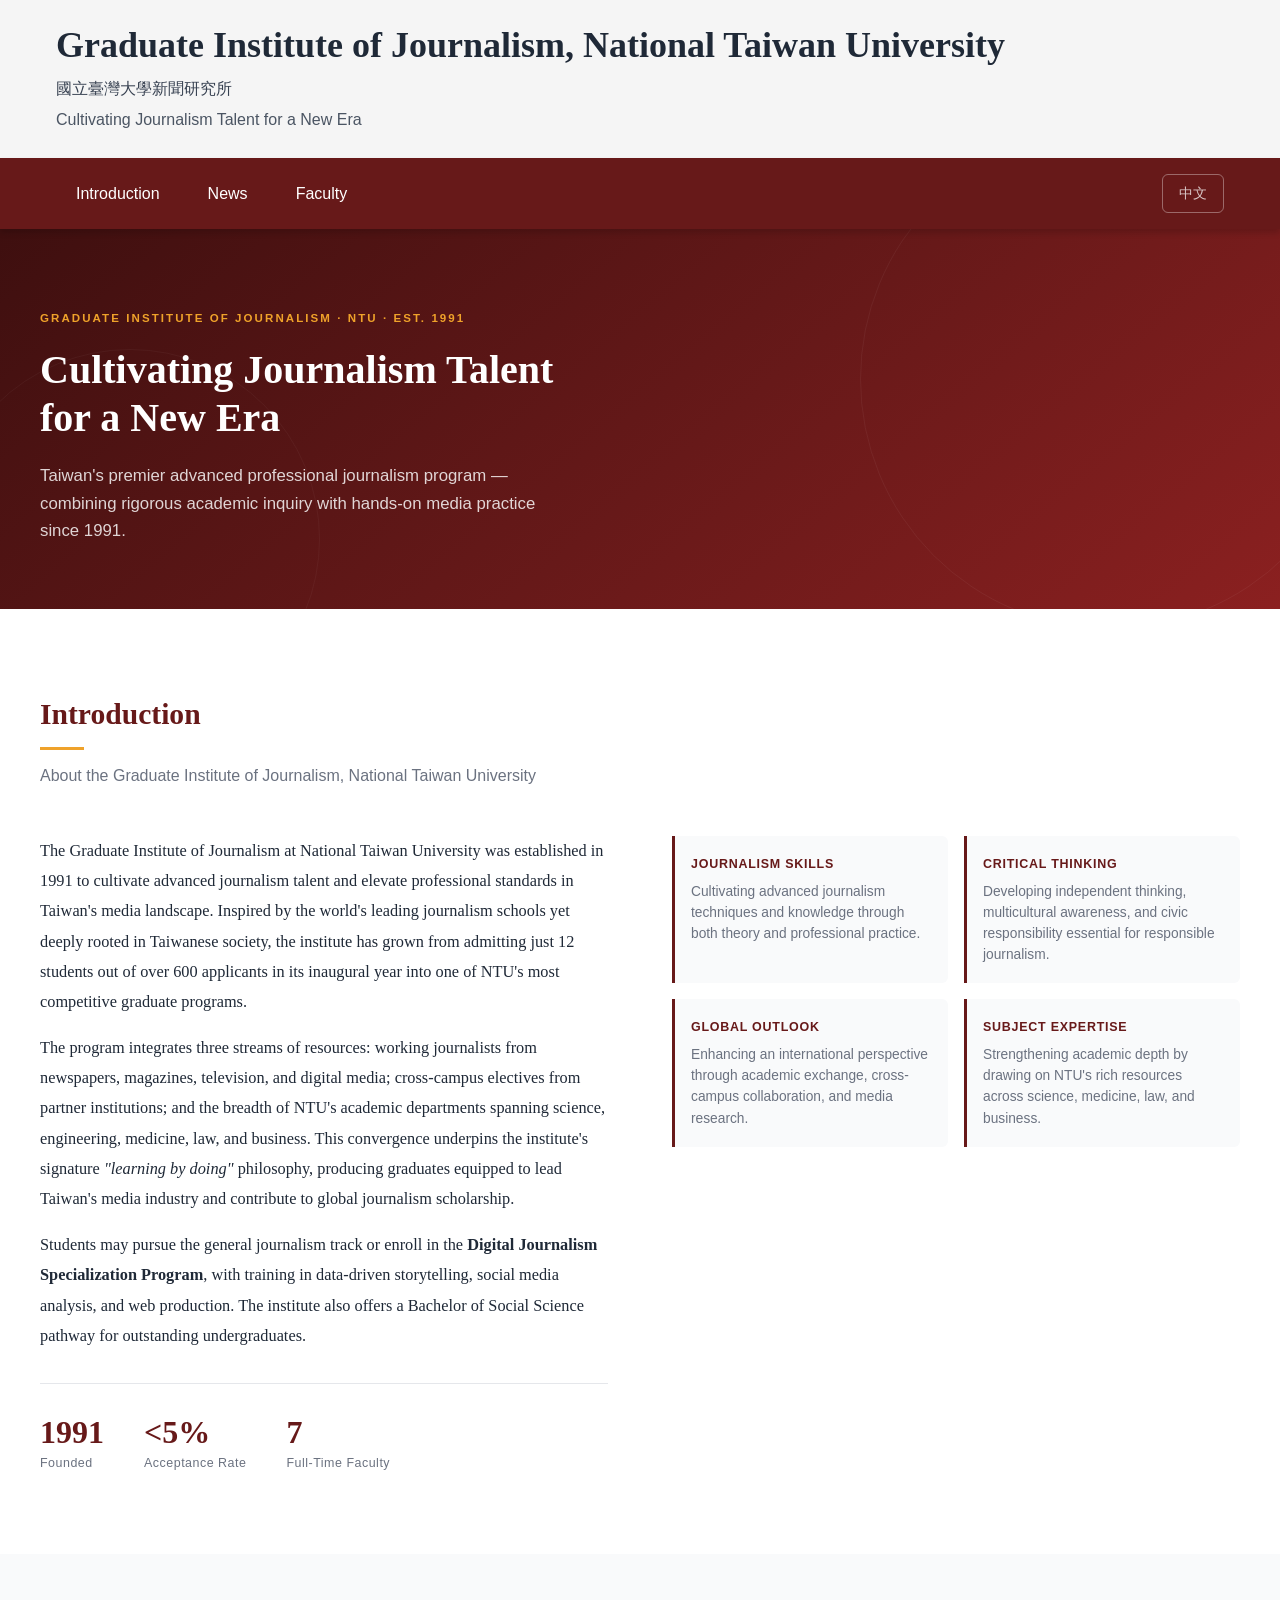
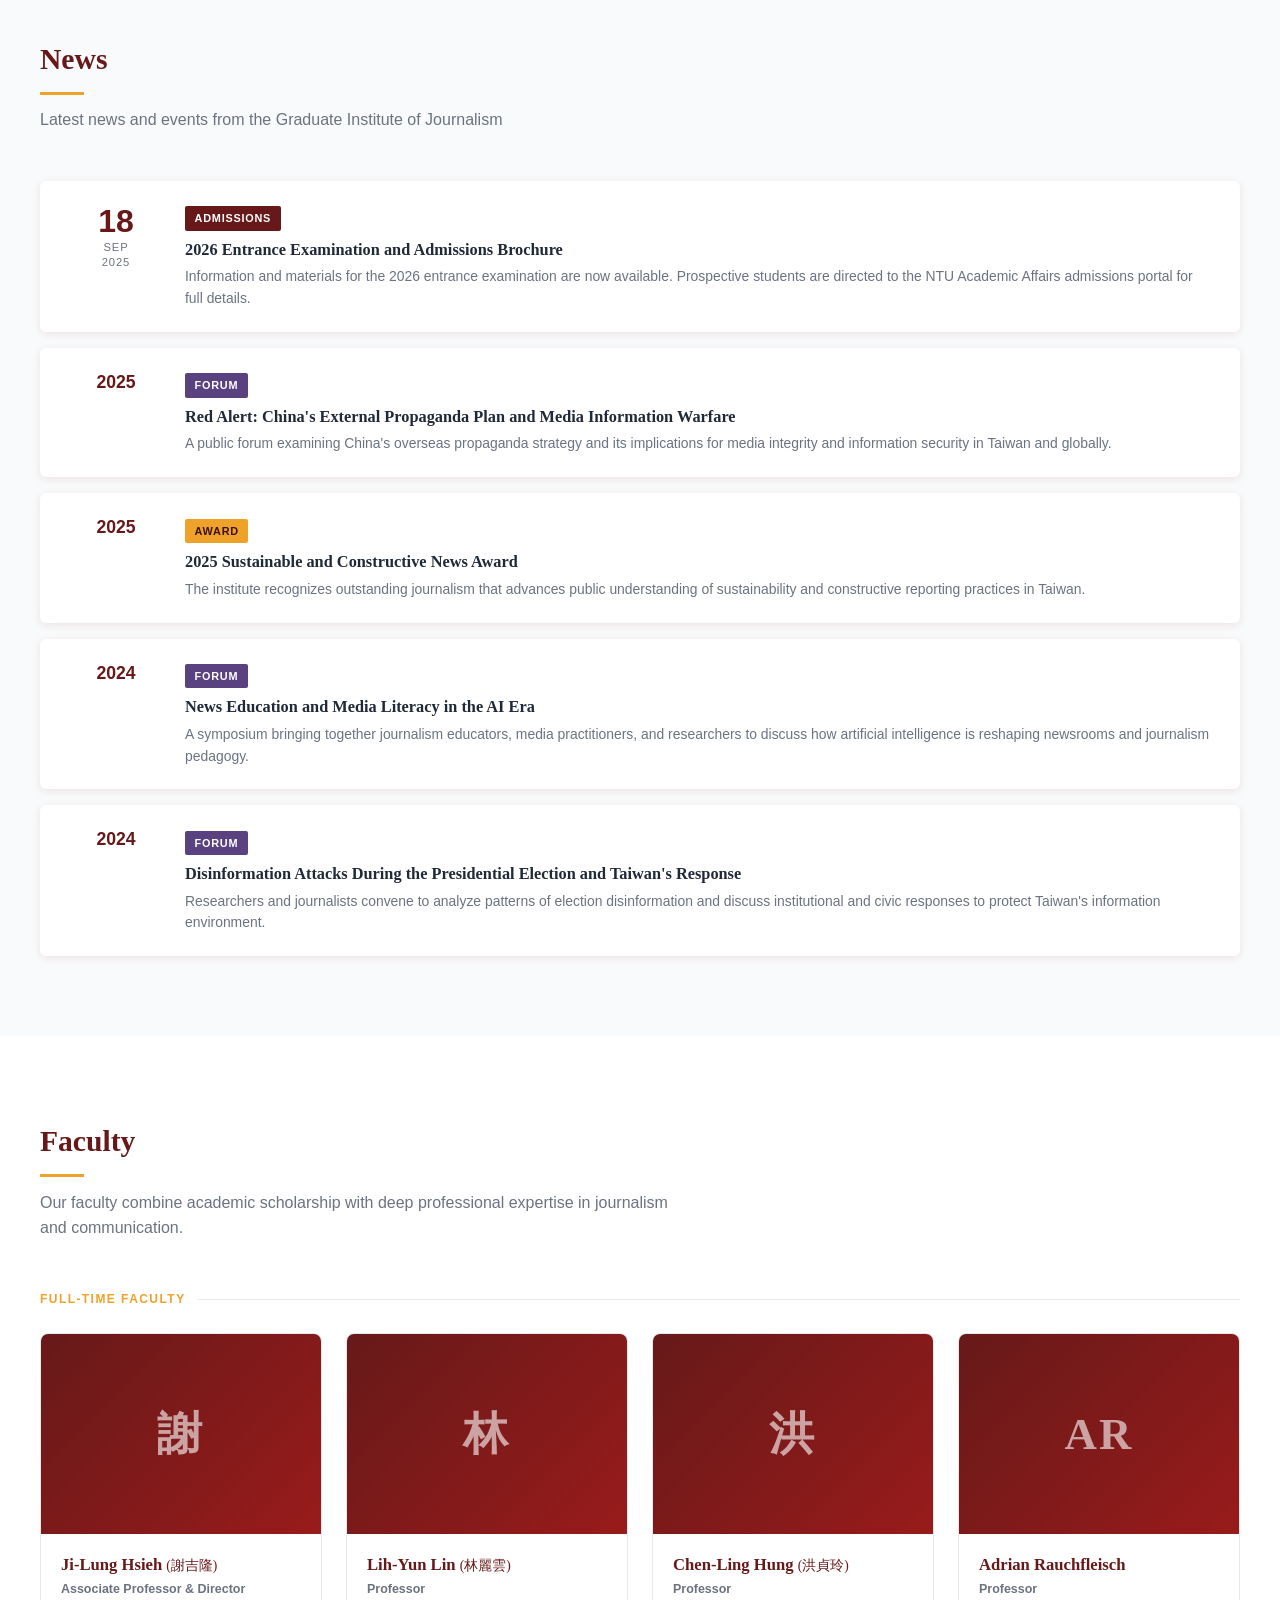
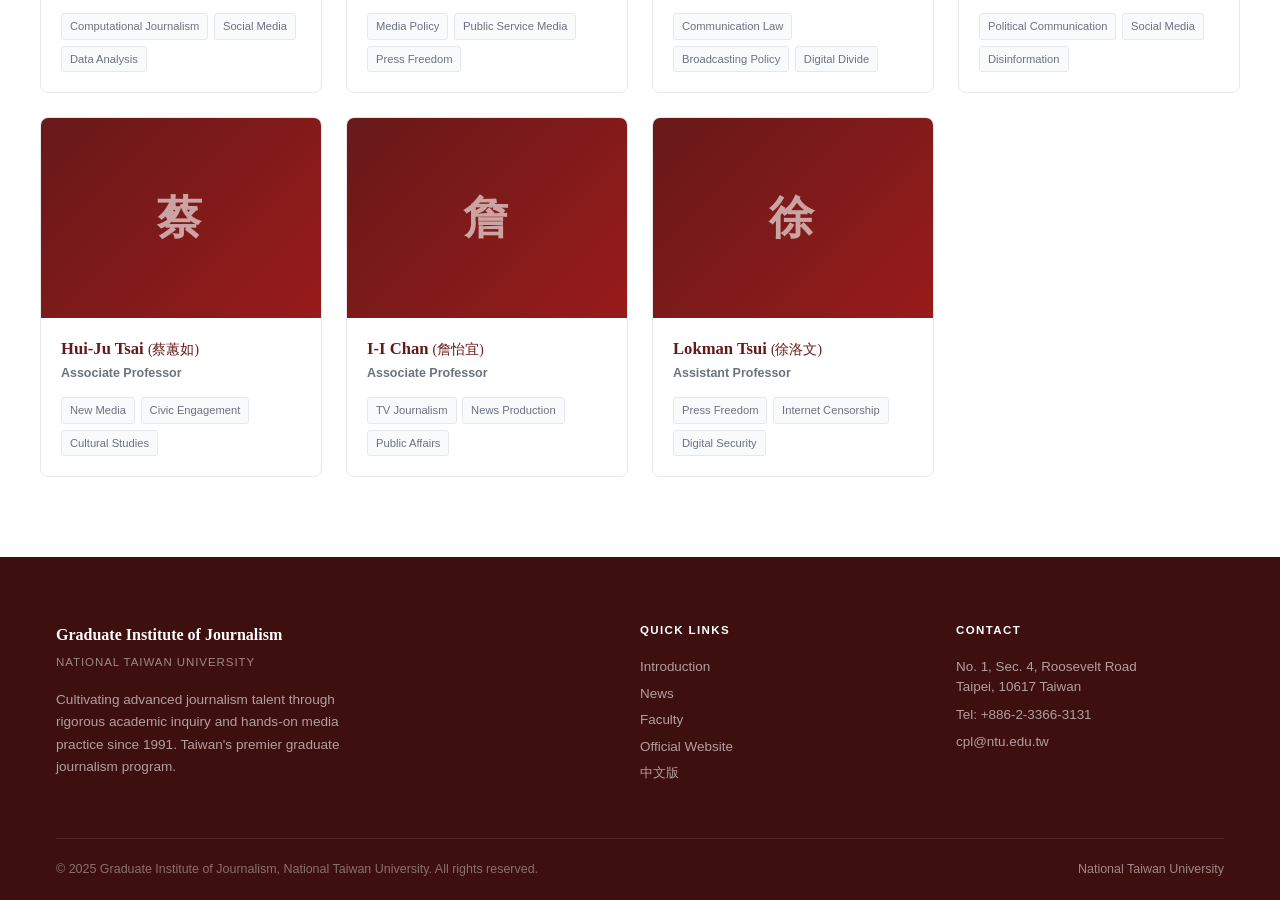
==== index.html @ dff4dd61 "0507" ====
<!DOCTYPE html>
<html lang="en">
<head>
  <meta charset="UTF-8">
  <meta name="viewport" content="width=device-width, initial-scale=1.0">
  <title>Graduate Institute of Journalism — National Taiwan University</title>
  <meta name="description" content="The Graduate Institute of Journalism at National Taiwan University cultivates advanced journalism talent through rigorous academic training and hands-on media practice.">
  <link rel="stylesheet" href="css/style.css">
</head>
<body>

  <!-- ===== SITE BANNER ===== -->
  <header class="site-banner" role="banner">
    <div class="container-1200">
      <h1 class="banner-title">
        <a href="index.html">Graduate Institute of Journalism, National Taiwan University</a>
      </h1>
      <p class="banner-sub">國立臺灣大學新聞研究所</p>
      <p class="banner-tagline">Cultivating Journalism Talent for a New Era</p>
    </div>
  </header>

  <!-- ===== SITE NAV ===== -->
  <nav class="site-nav" id="main-nav">
    <div class="container-1200">
      <ul class="nav-list">
        <li class="nav-item"><a href="#introduction" class="nav-link" data-section="introduction">Introduction</a></li>
        <li class="nav-item"><a href="#news" class="nav-link" data-section="news">News</a></li>
        <li class="nav-item"><a href="#faculty" class="nav-link" data-section="faculty">Faculty</a></li>
        <li class="nav-item nav-lang-item">
          <a href="https://ntujour.github.io/" target="_blank" rel="noopener" class="nav-lang-link">中文</a>
        </li>
      </ul>
    </div>
  </nav>

  <!-- ===== HERO ===== -->
  <div class="hero">
    <div class="hero-inner">
      <p class="hero-tag">Graduate Institute of Journalism · NTU · Est. 1991</p>
      <h2>Cultivating Journalism Talent<br>for a New Era</h2>
      <p class="hero-desc">Taiwan's premier advanced professional journalism program — combining rigorous academic inquiry with hands-on media practice since 1991.</p>
    </div>
  </div>

  <!-- ===== INTRODUCTION ===== -->
  <section id="introduction">
    <div class="section-inner">
      <div class="section-header">
        <h2 class="section-title">Introduction</h2>
        <p class="section-desc">About the Graduate Institute of Journalism, National Taiwan University</p>
      </div>
      <div class="intro-body">
        <div class="intro-text">
          <p>The Graduate Institute of Journalism at National Taiwan University was established in 1991 to cultivate advanced journalism talent and elevate professional standards in Taiwan's media landscape. Inspired by the world's leading journalism schools yet deeply rooted in Taiwanese society, the institute has grown from admitting just 12 students out of over 600 applicants in its inaugural year into one of NTU's most competitive graduate programs.</p>
          <p>The program integrates three streams of resources: working journalists from newspapers, magazines, television, and digital media; cross-campus electives from partner institutions; and the breadth of NTU's academic departments spanning science, engineering, medicine, law, and business. This convergence underpins the institute's signature <em>"learning by doing"</em> philosophy, producing graduates equipped to lead Taiwan's media industry and contribute to global journalism scholarship.</p>
          <p>Students may pursue the general journalism track or enroll in the <strong>Digital Journalism Specialization Program</strong>, with training in data-driven storytelling, social media analysis, and web production. The institute also offers a Bachelor of Social Science pathway for outstanding undergraduates.</p>
          <div class="intro-stats">
            <div class="stat">
              <div class="stat-num">1991</div>
              <div class="stat-label">Founded</div>
            </div>
            <div class="stat">
              <div class="stat-num">&lt;5%</div>
              <div class="stat-label">Acceptance Rate</div>
            </div>
            <div class="stat">
              <div class="stat-num">7</div>
              <div class="stat-label">Full-Time Faculty</div>
            </div>
          </div>
        </div>
        <div class="intro-pillars">
          <div class="pillar">
            <h4>Journalism Skills</h4>
            <p>Cultivating advanced journalism techniques and knowledge through both theory and professional practice.</p>
          </div>
          <div class="pillar">
            <h4>Critical Thinking</h4>
            <p>Developing independent thinking, multicultural awareness, and civic responsibility essential for responsible journalism.</p>
          </div>
          <div class="pillar">
            <h4>Global Outlook</h4>
            <p>Enhancing an international perspective through academic exchange, cross-campus collaboration, and media research.</p>
          </div>
          <div class="pillar">
            <h4>Subject Expertise</h4>
            <p>Strengthening academic depth by drawing on NTU's rich resources across science, medicine, law, and business.</p>
          </div>
        </div>
      </div>
    </div>
  </section>

  <!-- ===== NEWS ===== -->
  <section id="news">
    <div class="section-inner">
      <div class="section-header">
        <h2 class="section-title">News</h2>
        <p class="section-desc">Latest news and events from the Graduate Institute of Journalism</p>
      </div>
      <div class="news-list">

        <a class="news-card" href="https://webpageprodvm.ntu.edu.tw/Journalism/News_Content.aspx?n=35806&s=261174" target="_blank" rel="noopener">
          <div class="news-meta">
            <div class="news-date-day">18</div>
            <div class="news-date-rest">Sep<br>2025</div>
          </div>
          <div class="news-content">
            <span class="news-tag">Admissions</span>
            <div class="news-title">2026 Entrance Examination and Admissions Brochure</div>
            <div class="news-excerpt">Information and materials for the 2026 entrance examination are now available. Prospective students are directed to the NTU Academic Affairs admissions portal for full details.</div>
          </div>
        </a>

        <a class="news-card" href="https://webpageprodvm.ntu.edu.tw/Journalism/News_Content.aspx?n=35807&s=46567" target="_blank" rel="noopener">
          <div class="news-meta">
            <div class="news-date-year">2025</div>
          </div>
          <div class="news-content">
            <span class="news-tag tag-forum">Forum</span>
            <div class="news-title">Red Alert: China's External Propaganda Plan and Media Information Warfare</div>
            <div class="news-excerpt">A public forum examining China's overseas propaganda strategy and its implications for media integrity and information security in Taiwan and globally.</div>
          </div>
        </a>

        <a class="news-card" href="https://webpageprodvm.ntu.edu.tw/Journalism/Default.aspx" target="_blank" rel="noopener">
          <div class="news-meta">
            <div class="news-date-year">2025</div>
          </div>
          <div class="news-content">
            <span class="news-tag tag-award">Award</span>
            <div class="news-title">2025 Sustainable and Constructive News Award</div>
            <div class="news-excerpt">The institute recognizes outstanding journalism that advances public understanding of sustainability and constructive reporting practices in Taiwan.</div>
          </div>
        </a>

        <a class="news-card" href="https://webpageprodvm.ntu.edu.tw/Journalism/Default.aspx" target="_blank" rel="noopener">
          <div class="news-meta">
            <div class="news-date-year">2024</div>
          </div>
          <div class="news-content">
            <span class="news-tag tag-forum">Forum</span>
            <div class="news-title">News Education and Media Literacy in the AI Era</div>
            <div class="news-excerpt">A symposium bringing together journalism educators, media practitioners, and researchers to discuss how artificial intelligence is reshaping newsrooms and journalism pedagogy.</div>
          </div>
        </a>

        <a class="news-card" href="https://webpageprodvm.ntu.edu.tw/Journalism/Default.aspx" target="_blank" rel="noopener">
          <div class="news-meta">
            <div class="news-date-year">2024</div>
          </div>
          <div class="news-content">
            <span class="news-tag tag-forum">Forum</span>
            <div class="news-title">Disinformation Attacks During the Presidential Election and Taiwan's Response</div>
            <div class="news-excerpt">Researchers and journalists convene to analyze patterns of election disinformation and discuss institutional and civic responses to protect Taiwan's information environment.</div>
          </div>
        </a>

      </div>
    </div>
  </section>

  <!-- ===== FACULTY ===== -->
  <section id="faculty">
    <div class="section-inner">
      <div class="section-header">
        <h2 class="section-title">Faculty</h2>
        <p class="section-desc">Our faculty combine academic scholarship with deep professional expertise in journalism and communication.</p>
      </div>

      <div class="faculty-label">Full-Time Faculty</div>

      <div class="faculty-grid">

        <!-- Ji-Lung Hsieh -->
        <div class="faculty-card">
          <div class="faculty-photo-wrap">
            <img
              class="faculty-photo"
              src="https://webpageprod-ws.ntu.edu.tw/Download.ashx?u=LzAwMS9VcGxvYWQvMzY2L2NrZmlsZS82ZTNjOWJiMC00ZTFlLTQxZWUtOWUyYi03OGJlNGU5ODI1NTAucG5n"
              alt="Ji-Lung Hsieh"
              loading="lazy"
              onerror="this.style.display='none'; this.nextElementSibling.style.display='flex';"
            >
            <div class="faculty-placeholder" style="display:none;">謝</div>
          </div>
          <div class="faculty-body">
            <a href="faculty/ji-lung-hsieh.html" class="faculty-name">Ji-Lung Hsieh <span style="font-weight:400;font-size:0.85rem;color:var(--text-muted);">(謝吉隆)</span></a>
            <span class="faculty-badge">Associate Professor &amp; Director</span>
            <div class="faculty-tags">
              <span class="ftag">Computational Journalism</span>
              <span class="ftag">Social Media</span>
              <span class="ftag">Data Analysis</span>
            </div>
          </div>
        </div>

        <!-- Lih-Yun Lin -->
        <div class="faculty-card">
          <div class="faculty-photo-wrap">
            <div class="faculty-placeholder">林</div>
          </div>
          <div class="faculty-body">
            <a href="faculty/lih-yun-lin.html" class="faculty-name">Lih-Yun Lin <span style="font-weight:400;font-size:0.85rem;color:var(--text-muted);">(林麗雲)</span></a>
            <span class="faculty-badge">Professor</span>
            <div class="faculty-tags">
              <span class="ftag">Media Policy</span>
              <span class="ftag">Public Service Media</span>
              <span class="ftag">Press Freedom</span>
            </div>
          </div>
        </div>

        <!-- Chen-Ling Hung -->
        <div class="faculty-card">
          <div class="faculty-photo-wrap">
            <img
              class="faculty-photo"
              src="https://webpageprod-ws.ntu.edu.tw/Download.ashx?u=LzAwMS9VcGxvYWQvMzY2L2NrZmlsZS81MjM0YTlkYy0xYjMyLTQ1YTktODY4ZC1jZjlmMDNlY2Y3NWMuanBn&n=aHVuZy5qcGc%3d"
              alt="Chen-Ling Hung"
              loading="lazy"
              onerror="this.style.display='none'; this.nextElementSibling.style.display='flex';"
            >
            <div class="faculty-placeholder" style="display:none;">洪</div>
          </div>
          <div class="faculty-body">
            <a href="faculty/chen-ling-hung.html" class="faculty-name">Chen-Ling Hung <span style="font-weight:400;font-size:0.85rem;color:var(--text-muted);">(洪貞玲)</span></a>
            <span class="faculty-badge">Professor</span>
            <div class="faculty-tags">
              <span class="ftag">Communication Law</span>
              <span class="ftag">Broadcasting Policy</span>
              <span class="ftag">Digital Divide</span>
            </div>
          </div>
        </div>

        <!-- Adrian Rauchfleisch -->
        <div class="faculty-card">
          <div class="faculty-photo-wrap">
            <img
              class="faculty-photo"
              src="https://webpageprod-ws.ntu.edu.tw/Download.ashx?u=LzAwMS9VcGxvYWQvMzY2L2NrZmlsZS81Yjg5MDZmZi0yZjA2LTQxMjUtOTRhMS0xZDg5NTZiYTUzMDUucG5n&n=QWRSYTIwMTgucG5n"
              alt="Adrian Rauchfleisch"
              loading="lazy"
              onerror="this.style.display='none'; this.nextElementSibling.style.display='flex';"
            >
            <div class="faculty-placeholder" style="display:none;">AR</div>
          </div>
          <div class="faculty-body">
            <a href="faculty/adrian-rauchfleisch.html" class="faculty-name">Adrian Rauchfleisch</a>
            <span class="faculty-badge">Professor</span>
            <div class="faculty-tags">
              <span class="ftag">Political Communication</span>
              <span class="ftag">Social Media</span>
              <span class="ftag">Disinformation</span>
            </div>
          </div>
        </div>

        <!-- Hui-Ju Tsai -->
        <div class="faculty-card">
          <div class="faculty-photo-wrap">
            <img
              class="faculty-photo"
              src="https://webpageprod-ws.ntu.edu.tw/Download.ashx?u=LzAwMS9VcGxvYWQvMzY2L2NrZmlsZS9kOGY1NTdhOC1kYjM3LTQyMjAtOWY5Yy1hYjkzMThhZjQ4OWUuanBn&n=SU1HXzAzMzdfMi5qcGc%3d"
              alt="Hui-Ju Tsai"
              loading="lazy"
              onerror="this.style.display='none'; this.nextElementSibling.style.display='flex';"
            >
            <div class="faculty-placeholder" style="display:none;">蔡</div>
          </div>
          <div class="faculty-body">
            <a href="faculty/hui-ju-tsai.html" class="faculty-name">Hui-Ju Tsai <span style="font-weight:400;font-size:0.85rem;color:var(--text-muted);">(蔡蕙如)</span></a>
            <span class="faculty-badge">Associate Professor</span>
            <div class="faculty-tags">
              <span class="ftag">New Media</span>
              <span class="ftag">Civic Engagement</span>
              <span class="ftag">Cultural Studies</span>
            </div>
          </div>
        </div>

        <!-- I-I Chan -->
        <div class="faculty-card">
          <div class="faculty-photo-wrap">
            <div class="faculty-placeholder">詹</div>
          </div>
          <div class="faculty-body">
            <a href="faculty/i-i-chan.html" class="faculty-name">I-I Chan <span style="font-weight:400;font-size:0.85rem;color:var(--text-muted);">(詹怡宜)</span></a>
            <span class="faculty-badge">Associate Professor</span>
            <div class="faculty-tags">
              <span class="ftag">TV Journalism</span>
              <span class="ftag">News Production</span>
              <span class="ftag">Public Affairs</span>
            </div>
          </div>
        </div>

        <!-- Lokman Tsui -->
        <div class="faculty-card">
          <div class="faculty-photo-wrap">
            <img
              class="faculty-photo"
              src="https://webpageprod-ws.ntu.edu.tw/Download.ashx?u=LzAwMS9VcGxvYWQvMzY2L2NrZmlsZS9kYmZkZWFkNS1iZTU5LTRlZDItYjZmOC02ZjZiNmYzMzEyMGYuanBn&n=bG9rbWFuLWZpdmV3YXlzLmpwZw%3d%3d"
              alt="Lokman Tsui"
              loading="lazy"
              onerror="this.style.display='none'; this.nextElementSibling.style.display='flex';"
            >
            <div class="faculty-placeholder" style="display:none;">徐</div>
          </div>
          <div class="faculty-body">
            <a href="faculty/lokman-tsui.html" class="faculty-name">Lokman Tsui <span style="font-weight:400;font-size:0.85rem;color:var(--text-muted);">(徐洛文)</span></a>
            <span class="faculty-badge">Assistant Professor</span>
            <div class="faculty-tags">
              <span class="ftag">Press Freedom</span>
              <span class="ftag">Internet Censorship</span>
              <span class="ftag">Digital Security</span>
            </div>
          </div>
        </div>

      </div>
    </div>
  </section>

  <!-- ===== FOOTER ===== -->
  <footer>
    <div class="footer-inner">
      <div class="footer-cols">
        <div>
          <div class="footer-brand-name">Graduate Institute of Journalism</div>
          <div class="footer-brand-univ">National Taiwan University</div>
          <p class="footer-brand-desc">Cultivating advanced journalism talent through rigorous academic inquiry and hands-on media practice since 1991. Taiwan's premier graduate journalism program.</p>
        </div>
        <div class="footer-col">
          <h4>Quick Links</h4>
          <a href="#introduction">Introduction</a>
          <a href="#news">News</a>
          <a href="#faculty">Faculty</a>
          <a href="https://webpageprodvm.ntu.edu.tw/Journalism/Default.aspx" target="_blank" rel="noopener">Official Website</a>
          <a href="https://ntujour.github.io/" target="_blank" rel="noopener">中文版</a>
        </div>
        <div class="footer-col">
          <h4>Contact</h4>
          <p>No. 1, Sec. 4, Roosevelt Road<br>Taipei, 10617 Taiwan</p>
          <p style="margin-top:0.5rem;">Tel: +886-2-3366-3131</p>
          <a href="mailto:cpl@ntu.edu.tw">cpl@ntu.edu.tw</a>
        </div>
      </div>
      <div class="footer-bottom">
        <span>© 2025 Graduate Institute of Journalism, National Taiwan University. All rights reserved.</span>
        <a href="https://www.ntu.edu.tw/" target="_blank" rel="noopener">National Taiwan University</a>
      </div>
    </div>
  </footer>

  <script>
    // Scroll-spy: highlight active nav link
    const sections = document.querySelectorAll('section[id]');
    const navLinks = document.querySelectorAll('.nav-link[data-section]');
    const nav = document.getElementById('main-nav');

    function navHeight() { return nav.offsetHeight; }

    function onScroll() {
      let current = '';
      sections.forEach(sec => {
        if (window.scrollY >= sec.offsetTop - navHeight() - 40) {
          current = sec.id;
        }
      });
      navLinks.forEach(link => {
        link.classList.toggle('active', link.dataset.section === current);
      });
    }

    window.addEventListener('scroll', onScroll, { passive: true });
    onScroll();

    // Smooth scroll on nav click
    navLinks.forEach(link => {
      link.addEventListener('click', e => {
        e.preventDefault();
        const target = document.getElementById(link.dataset.section);
        if (target) {
          window.scrollTo({ top: target.offsetTop - navHeight() + 1, behavior: 'smooth' });
        }
      });
    });
  </script>

</body>
</html>
---- css/style.css ----
/* ============================================================
   Graduate Institute of Journalism, National Taiwan University
   Main Stylesheet — Color scheme matching ntujour.github.io
   ============================================================ */

:root {
  /* === Core brand colors (from ntujour.github.io) === */
  --maroon:        #671919;   /* nav background */
  --maroon-dark:   #3e0f0f;   /* footer background */
  --maroon-hover:  #991b1b;   /* dropdown / hover bg */
  --gold:          #efa22a;   /* accent, active/hover nav text */
  --gold-light:    #f4bb5a;

  /* === Text (Tailwind gray scale from source site) === */
  --text-900: #1f2937;   /* gray-800 — banner title */
  --text-700: #374151;   /* gray-700 — banner subtitle */
  --text-600: #4b5563;   /* gray-600 — tagline / secondary */
  --text-500: #6b7280;   /* gray-500 — muted */

  /* === Backgrounds === */
  --banner-bg: #f5f5f5;  /* site-banner background */
  --bg:        #ffffff;
  --bg-alt:    #f9fafb;  /* section alternate */

  /* === UI === */
  --border:       #e5e7eb;
  --shadow:       0 2px 8px rgba(103, 25, 25, 0.10);
  --shadow-hover: 0 8px 24px rgba(103, 25, 25, 0.18);
  --radius:       6px;
}

*, *::before, *::after { box-sizing: border-box; margin: 0; padding: 0; }
html { scroll-behavior: smooth; }

body {
  font-family: Georgia, 'Times New Roman', serif;
  color: var(--text-900);
  line-height: 1.7;
  font-size: 16px;
}

a { color: var(--maroon); }
img { max-width: 100%; display: block; }


/* ============================================================
   SITE BANNER  (matches .site-banner on ntujour.github.io)
   ============================================================ */

.site-banner {
  background-color: var(--banner-bg);
  background-image:
    url('https://ntujour.github.io/images/hd-bg-lt.png'),
    url('https://ntujour.github.io/images/hd-bg-rt.png');
  background-position: left bottom, right bottom;
  background-repeat: no-repeat, no-repeat;
  background-size: auto 60%, auto 60%;
  position: relative;
  padding: 1.5rem 0;
}

.container-1200 {
  max-width: 1200px;
  margin: 0 auto;
  padding: 0 1rem;
}

.banner-title {
  font-size: 2.25rem;   /* text-4xl */
  font-weight: 700;
  color: var(--text-900);
  line-height: 1.2;
  margin-bottom: 0.5rem;
}

.banner-title a {
  text-decoration: none;
  color: inherit;
  transition: color 0.15s;
}

.banner-title a:hover { color: var(--text-700); }

.banner-sub {
  font-family: -apple-system, BlinkMacSystemFont, 'Segoe UI', sans-serif;
  font-size: 1rem;
  color: var(--text-700);
  margin-bottom: 0.25rem;
}

.banner-tagline {
  font-family: -apple-system, BlinkMacSystemFont, 'Segoe UI', sans-serif;
  font-size: 1rem;
  color: var(--text-600);
}


/* ============================================================
   SITE NAV  (matches .site-nav on ntujour.github.io)
   ============================================================ */

.site-nav {
  background-color: var(--maroon);
  position: sticky;
  top: 0;
  z-index: 1000;
  box-shadow: 0 4px 6px rgba(0, 0, 0, 0.15);
}

.nav-list {
  list-style: none;
  display: flex;
  flex-wrap: wrap;
  align-items: center;
  gap: 0.5rem;
  padding: 0.75rem 0;
}

.nav-item { position: relative; }

.nav-link {
  display: block;
  padding: 0.625rem 1.25rem;
  font-family: -apple-system, BlinkMacSystemFont, 'Segoe UI', sans-serif;
  font-size: 1rem;
  font-weight: 500;
  color: #ffffff;
  text-decoration: none;
  border-radius: var(--radius);
  transition: color 0.15s;
}

.nav-link:hover  { color: var(--gold) !important; }
.nav-link.active { color: var(--gold); }

/* Language switcher pushed to right */
.nav-lang-item { margin-left: auto; }

.nav-lang-link {
  display: block;
  padding: 0.4rem 1rem;
  font-family: -apple-system, sans-serif;
  font-size: 0.9rem;
  font-weight: 500;
  color: rgba(255, 255, 255, 0.75);
  text-decoration: none;
  border: 1px solid rgba(255, 255, 255, 0.35);
  border-radius: var(--radius);
  transition: color 0.15s, border-color 0.15s, background 0.15s;
}

.nav-lang-link:hover {
  color: white;
  border-color: rgba(255, 255, 255, 0.7);
  background: rgba(255, 255, 255, 0.1);
}


/* ============================================================
   HERO
   ============================================================ */

.hero {
  background: linear-gradient(140deg, var(--maroon-dark) 0%, var(--maroon) 55%, #8b2020 100%);
  color: white;
  padding: 5rem 1rem 4rem;
  position: relative;
  overflow: hidden;
}

.hero::before {
  content: '';
  position: absolute;
  top: -100px; right: -80px;
  width: 500px; height: 500px;
  border: 1px solid rgba(255,255,255,0.05);
  border-radius: 50%;
  pointer-events: none;
}

.hero::after {
  content: '';
  position: absolute;
  bottom: -120px; left: -60px;
  width: 380px; height: 380px;
  border: 1px solid rgba(255,255,255,0.04);
  border-radius: 50%;
  pointer-events: none;
}

.hero-inner {
  max-width: 1200px;
  margin: 0 auto;
  position: relative; z-index: 1;
}

.hero-tag {
  font-family: -apple-system, sans-serif;
  font-size: 0.72rem;
  font-weight: 700;
  letter-spacing: 0.18em;
  text-transform: uppercase;
  color: var(--gold);
  margin-bottom: 1.1rem;
}

.hero h2 {
  font-size: 2.5rem;
  font-weight: 700;
  line-height: 1.2;
  margin-bottom: 1.25rem;
  max-width: 580px;
}

.hero-desc {
  font-size: 1.05rem;
  opacity: 0.82;
  max-width: 500px;
  font-family: -apple-system, sans-serif;
  font-weight: 300;
  line-height: 1.65;
}


/* ============================================================
   SECTIONS — shared
   ============================================================ */

section { padding: 5rem 1rem; }

.section-inner {
  max-width: 1200px;
  margin: 0 auto;
}

.section-header { margin-bottom: 3rem; }

.section-title {
  font-size: 1.85rem;
  color: var(--maroon);
  font-weight: 700;
  display: inline-block;
  position: relative;
  padding-bottom: 0.65rem;
}

.section-title::after {
  content: '';
  position: absolute;
  bottom: 0; left: 0;
  width: 44px; height: 3px;
  background: var(--gold);
}

.section-desc {
  font-family: -apple-system, sans-serif;
  font-size: 1rem;
  color: var(--text-500);
  margin-top: 0.8rem;
  max-width: 640px;
  line-height: 1.6;
}


/* ============================================================
   INTRODUCTION
   ============================================================ */

#introduction { background: var(--bg); }

.intro-body {
  display: grid;
  grid-template-columns: 1fr 1fr;
  gap: 4rem;
  align-items: start;
}

.intro-text p {
  margin-bottom: 1rem;
  font-size: 1.02rem;
  color: var(--text-900);
  line-height: 1.85;
}

.intro-pillars {
  display: grid;
  grid-template-columns: 1fr 1fr;
  gap: 1rem;
}

.pillar {
  background: var(--bg-alt);
  border-left: 3px solid var(--maroon);
  padding: 1.1rem 1.1rem 1.1rem 1rem;
  border-radius: 0 var(--radius) var(--radius) 0;
}

.pillar h4 {
  font-family: -apple-system, sans-serif;
  font-size: 0.78rem;
  font-weight: 700;
  color: var(--maroon);
  text-transform: uppercase;
  letter-spacing: 0.06em;
  margin-bottom: 0.35rem;
}

.pillar p {
  font-size: 0.86rem;
  color: var(--text-500);
  line-height: 1.55;
  font-family: -apple-system, sans-serif;
}

.intro-stats {
  display: flex;
  gap: 2.5rem;
  margin-top: 2rem;
  padding-top: 2rem;
  border-top: 1px solid var(--border);
}

.stat-num {
  font-size: 2rem;
  font-weight: 700;
  color: var(--maroon);
  line-height: 1;
}

.stat-label {
  font-family: -apple-system, sans-serif;
  font-size: 0.78rem;
  color: var(--text-500);
  margin-top: 0.3rem;
  letter-spacing: 0.04em;
}


/* ============================================================
   NEWS
   ============================================================ */

#news { background: var(--bg-alt); }

.news-list {
  display: flex;
  flex-direction: column;
  gap: 1rem;
}

.news-card {
  background: white;
  border-radius: var(--radius);
  padding: 1.4rem 1.75rem;
  box-shadow: var(--shadow);
  display: grid;
  grid-template-columns: 90px 1fr;
  gap: 1.5rem;
  align-items: start;
  text-decoration: none;
  color: inherit;
  transition: box-shadow 0.2s;
  border-left: 3px solid transparent;
}

.news-card:hover {
  box-shadow: var(--shadow-hover);
  border-left-color: var(--maroon);
}

.news-meta { text-align: center; padding-top: 0.1rem; }

.news-date-day {
  font-family: -apple-system, sans-serif;
  font-size: 2rem;
  font-weight: 700;
  color: var(--maroon);
  line-height: 1;
}

.news-date-rest {
  font-family: -apple-system, sans-serif;
  font-size: 0.7rem;
  color: var(--text-500);
  text-transform: uppercase;
  letter-spacing: 0.08em;
  margin-top: 0.2rem;
  line-height: 1.3;
}

.news-date-year {
  font-family: -apple-system, sans-serif;
  font-size: 1.1rem;
  font-weight: 600;
  color: var(--maroon);
  line-height: 1.2;
}

.news-tag {
  display: inline-block;
  font-family: -apple-system, sans-serif;
  font-size: 0.68rem;
  font-weight: 700;
  letter-spacing: 0.07em;
  text-transform: uppercase;
  padding: 0.18rem 0.6rem;
  border-radius: 2px;
  background: var(--maroon);
  color: white;
  margin-bottom: 0.5rem;
}

.news-tag.tag-event  { background: #1b6b3a; }
.news-tag.tag-award  { background: var(--gold); color: var(--maroon-dark); }
.news-tag.tag-forum  { background: #5a4280; }

.news-title {
  font-size: 1.02rem;
  font-weight: 700;
  color: var(--text-900);
  line-height: 1.4;
  margin-bottom: 0.3rem;
}

.news-card:hover .news-title { color: var(--maroon); }

.news-excerpt {
  font-family: -apple-system, sans-serif;
  font-size: 0.87rem;
  color: var(--text-500);
  line-height: 1.55;
}


/* ============================================================
   FACULTY
   ============================================================ */

#faculty { background: var(--bg); }

.faculty-label {
  font-family: -apple-system, sans-serif;
  font-size: 0.75rem;
  font-weight: 700;
  text-transform: uppercase;
  letter-spacing: 0.12em;
  color: var(--gold);
  margin-bottom: 1.5rem;
  display: flex;
  align-items: center;
  gap: 0.8rem;
}

.faculty-label::after {
  content: '';
  flex: 1;
  height: 1px;
  background: var(--border);
}

.faculty-grid {
  display: grid;
  grid-template-columns: repeat(auto-fill, minmax(260px, 1fr));
  gap: 1.5rem;
}

.faculty-card {
  background: white;
  border: 1px solid var(--border);
  border-radius: 8px;
  overflow: hidden;
  transition: box-shadow 0.2s, transform 0.2s;
}

.faculty-card:hover {
  box-shadow: var(--shadow-hover);
  transform: translateY(-3px);
}

.faculty-photo-wrap {
  width: 100%;
  height: 200px;
  overflow: hidden;
  background: var(--bg-alt);
}

.faculty-photo {
  width: 100%;
  height: 100%;
  object-fit: cover;
  object-position: center top;
}

.faculty-placeholder {
  width: 100%;
  height: 100%;
  display: flex;
  align-items: center;
  justify-content: center;
  background: linear-gradient(135deg, var(--maroon) 0%, var(--maroon-hover) 100%);
  color: rgba(255, 255, 255, 0.6);
  font-family: Georgia, serif;
  font-size: 2.8rem;
  font-weight: 700;
  letter-spacing: 0.05em;
}

.faculty-body { padding: 1.25rem; }

.faculty-name {
  font-size: 1.04rem;
  font-weight: 700;
  color: var(--maroon);
  text-decoration: none;
  display: block;
  line-height: 1.3;
  margin-bottom: 0.2rem;
}

.faculty-name:hover { text-decoration: underline; }

.faculty-badge {
  font-family: -apple-system, sans-serif;
  font-size: 0.78rem;
  font-weight: 600;
  color: var(--text-500);
  margin-bottom: 0.8rem;
  display: block;
}

.faculty-tags { display: flex; flex-wrap: wrap; gap: 0.35rem; }

.ftag {
  font-family: -apple-system, sans-serif;
  font-size: 0.7rem;
  padding: 0.18rem 0.5rem;
  border-radius: 3px;
  background: var(--bg-alt);
  color: var(--text-500);
  border: 1px solid var(--border);
}


/* ============================================================
   FOOTER
   ============================================================ */

footer { background: var(--maroon-dark); }

.footer-inner {
  max-width: 1200px;
  margin: 0 auto;
  padding: 4rem 1rem 0;
}

.footer-cols {
  display: grid;
  grid-template-columns: 2fr 1fr 1fr;
  gap: 3rem;
  padding-bottom: 3rem;
}

.footer-brand-name {
  color: white;
  font-size: 1rem;
  font-weight: 700;
  margin-bottom: 0.3rem;
}

.footer-brand-univ {
  font-family: -apple-system, sans-serif;
  font-size: 0.72rem;
  color: rgba(255,255,255,0.5);
  letter-spacing: 0.08em;
  text-transform: uppercase;
}

.footer-brand-desc {
  font-family: -apple-system, sans-serif;
  font-size: 0.85rem;
  color: rgba(255,255,255,0.6);
  margin-top: 1rem;
  line-height: 1.65;
  max-width: 300px;
}

.footer-col h4 {
  font-family: -apple-system, sans-serif;
  font-size: 0.72rem;
  font-weight: 700;
  letter-spacing: 0.12em;
  text-transform: uppercase;
  color: white;
  margin-bottom: 1rem;
}

.footer-col p,
.footer-col a {
  font-family: -apple-system, sans-serif;
  font-size: 0.84rem;
  display: block;
  color: rgba(255,255,255,0.6);
  text-decoration: none;
  margin-bottom: 0.4rem;
  line-height: 1.5;
}

.footer-col a:hover { color: white; }

.footer-bottom {
  border-top: 1px solid rgba(255,255,255,0.1);
  padding: 1.25rem 0;
  display: flex;
  justify-content: space-between;
  align-items: center;
  font-family: -apple-system, sans-serif;
  font-size: 0.78rem;
  color: rgba(255,255,255,0.4);
}

.footer-bottom a { color: rgba(255,255,255,0.5); text-decoration: none; }
.footer-bottom a:hover { color: rgba(255,255,255,0.8); }


/* ============================================================
   FACULTY PROFILE PAGES
   ============================================================ */

.profile-breadcrumb {
  background: var(--bg-alt);
  border-bottom: 1px solid var(--border);
  padding: 0 1rem;
}

.profile-breadcrumb-inner {
  max-width: 1200px;
  margin: 0 auto;
  height: 44px;
  display: flex;
  align-items: center;
  gap: 0.5rem;
  font-family: -apple-system, sans-serif;
  font-size: 0.82rem;
  color: var(--text-500);
}

.profile-breadcrumb a { color: var(--maroon); text-decoration: none; }
.profile-breadcrumb a:hover { text-decoration: underline; }
.breadcrumb-sep { opacity: 0.4; }

.profile-header {
  background: linear-gradient(140deg, var(--maroon-dark) 0%, var(--maroon) 100%);
  color: white;
  padding: 3.5rem 1rem;
}

.profile-header-inner {
  max-width: 1200px;
  margin: 0 auto;
  display: grid;
  grid-template-columns: auto 1fr;
  gap: 2.5rem;
  align-items: center;
}

.profile-photo-wrap {
  width: 160px; height: 200px;
  border-radius: 6px;
  overflow: hidden;
  border: 3px solid rgba(255,255,255,0.25);
  flex-shrink: 0;
  background: rgba(255,255,255,0.1);
}

.profile-photo-large {
  width: 100%; height: 100%;
  object-fit: cover;
  object-position: center top;
}

.profile-placeholder-large {
  width: 100%; height: 100%;
  display: flex;
  align-items: center;
  justify-content: center;
  font-family: Georgia, serif;
  font-size: 3rem;
  font-weight: 700;
  color: rgba(255,255,255,0.4);
}

.profile-dept {
  font-family: -apple-system, sans-serif;
  font-size: 0.75rem;
  letter-spacing: 0.12em;
  text-transform: uppercase;
  color: var(--gold);
  margin-bottom: 0.6rem;
}

.profile-name {
  font-size: 2rem;
  font-weight: 700;
  line-height: 1.15;
  margin-bottom: 0.4rem;
}

.profile-title-text {
  font-family: -apple-system, sans-serif;
  font-size: 1rem;
  color: rgba(255,255,255,0.75);
  margin-bottom: 1.5rem;
}

.profile-contacts {
  display: flex;
  flex-wrap: wrap;
  gap: 0.75rem 1.5rem;
}

.profile-contact-item {
  font-family: -apple-system, sans-serif;
  font-size: 0.85rem;
  color: rgba(255,255,255,0.7);
  display: flex;
  align-items: center;
  gap: 0.4rem;
}

.profile-contact-item a { color: rgba(255,255,255,0.85); text-decoration: none; }
.profile-contact-item a:hover { color: white; text-decoration: underline; }

.profile-body { background: var(--bg); padding: 3.5rem 1rem; }

.profile-body-inner {
  max-width: 1200px;
  margin: 0 auto;
  display: grid;
  grid-template-columns: 2fr 1fr;
  gap: 3.5rem;
  align-items: start;
}

.profile-section { margin-bottom: 2.5rem; }

.profile-section h2 {
  font-family: -apple-system, sans-serif;
  font-size: 0.82rem;
  font-weight: 700;
  color: var(--maroon);
  text-transform: uppercase;
  letter-spacing: 0.06em;
  padding-bottom: 0.5rem;
  border-bottom: 2px solid var(--border);
  margin-bottom: 1rem;
}

.profile-section p {
  font-size: 0.97rem;
  line-height: 1.75;
  color: var(--text-900);
}

.profile-section ul {
  list-style: none;
  display: flex;
  flex-direction: column;
  gap: 0.6rem;
}

.profile-section li {
  font-family: -apple-system, sans-serif;
  font-size: 0.92rem;
  color: var(--text-900);
  padding-left: 1rem;
  position: relative;
  line-height: 1.5;
}

.profile-section li::before {
  content: '—';
  position: absolute;
  left: 0;
  color: var(--gold);
  font-size: 0.8rem;
}

.profile-sidebar { position: sticky; top: 74px; }

.sidebar-card {
  background: var(--bg-alt);
  border: 1px solid var(--border);
  border-radius: var(--radius);
  padding: 1.5rem;
  margin-bottom: 1.25rem;
}

.sidebar-card h3 {
  font-family: -apple-system, sans-serif;
  font-size: 0.72rem;
  font-weight: 700;
  text-transform: uppercase;
  letter-spacing: 0.1em;
  color: var(--text-500);
  margin-bottom: 0.85rem;
}

.sidebar-card p,
.sidebar-card a {
  font-family: -apple-system, sans-serif;
  font-size: 0.88rem;
  color: var(--text-900);
  text-decoration: none;
  display: block;
  margin-bottom: 0.35rem;
  line-height: 1.5;
}

.sidebar-card a { color: var(--maroon); }
.sidebar-card a:hover { text-decoration: underline; }

.research-pill {
  display: inline-block;
  font-family: -apple-system, sans-serif;
  font-size: 0.78rem;
  padding: 0.3rem 0.7rem;
  border-radius: 20px;
  background: white;
  border: 1px solid var(--border);
  color: var(--text-500);
  margin: 0.25rem 0.25rem 0 0;
}


/* ============================================================
   RESPONSIVE
   ============================================================ */

@media (max-width: 960px) {
  .intro-body { grid-template-columns: 1fr; gap: 2.5rem; }
  .footer-cols { grid-template-columns: 1fr 1fr; }
  .profile-body-inner { grid-template-columns: 1fr; }
  .profile-sidebar { position: static; }
}

@media (max-width: 720px) {
  .banner-title { font-size: 1.6rem; }
  .hero h2 { font-size: 1.9rem; }
  .faculty-grid { grid-template-columns: repeat(2, 1fr); }
  .news-card { grid-template-columns: 1fr; }
  .news-meta { display: flex; align-items: center; gap: 0.75rem; text-align: left; }
  .footer-cols { grid-template-columns: 1fr; gap: 2rem; }
  .footer-bottom { flex-direction: column; gap: 0.5rem; text-align: center; }
  .profile-header-inner { grid-template-columns: 1fr; }
  .profile-photo-wrap { width: 120px; height: 150px; }
}

@media (max-width: 480px) {
  .faculty-grid { grid-template-columns: 1fr; }
  .intro-pillars { grid-template-columns: 1fr; }
  .intro-stats { gap: 1.5rem; }
  section { padding: 3.5rem 1rem; }
  .hero { padding: 4rem 1rem 3rem; }
}
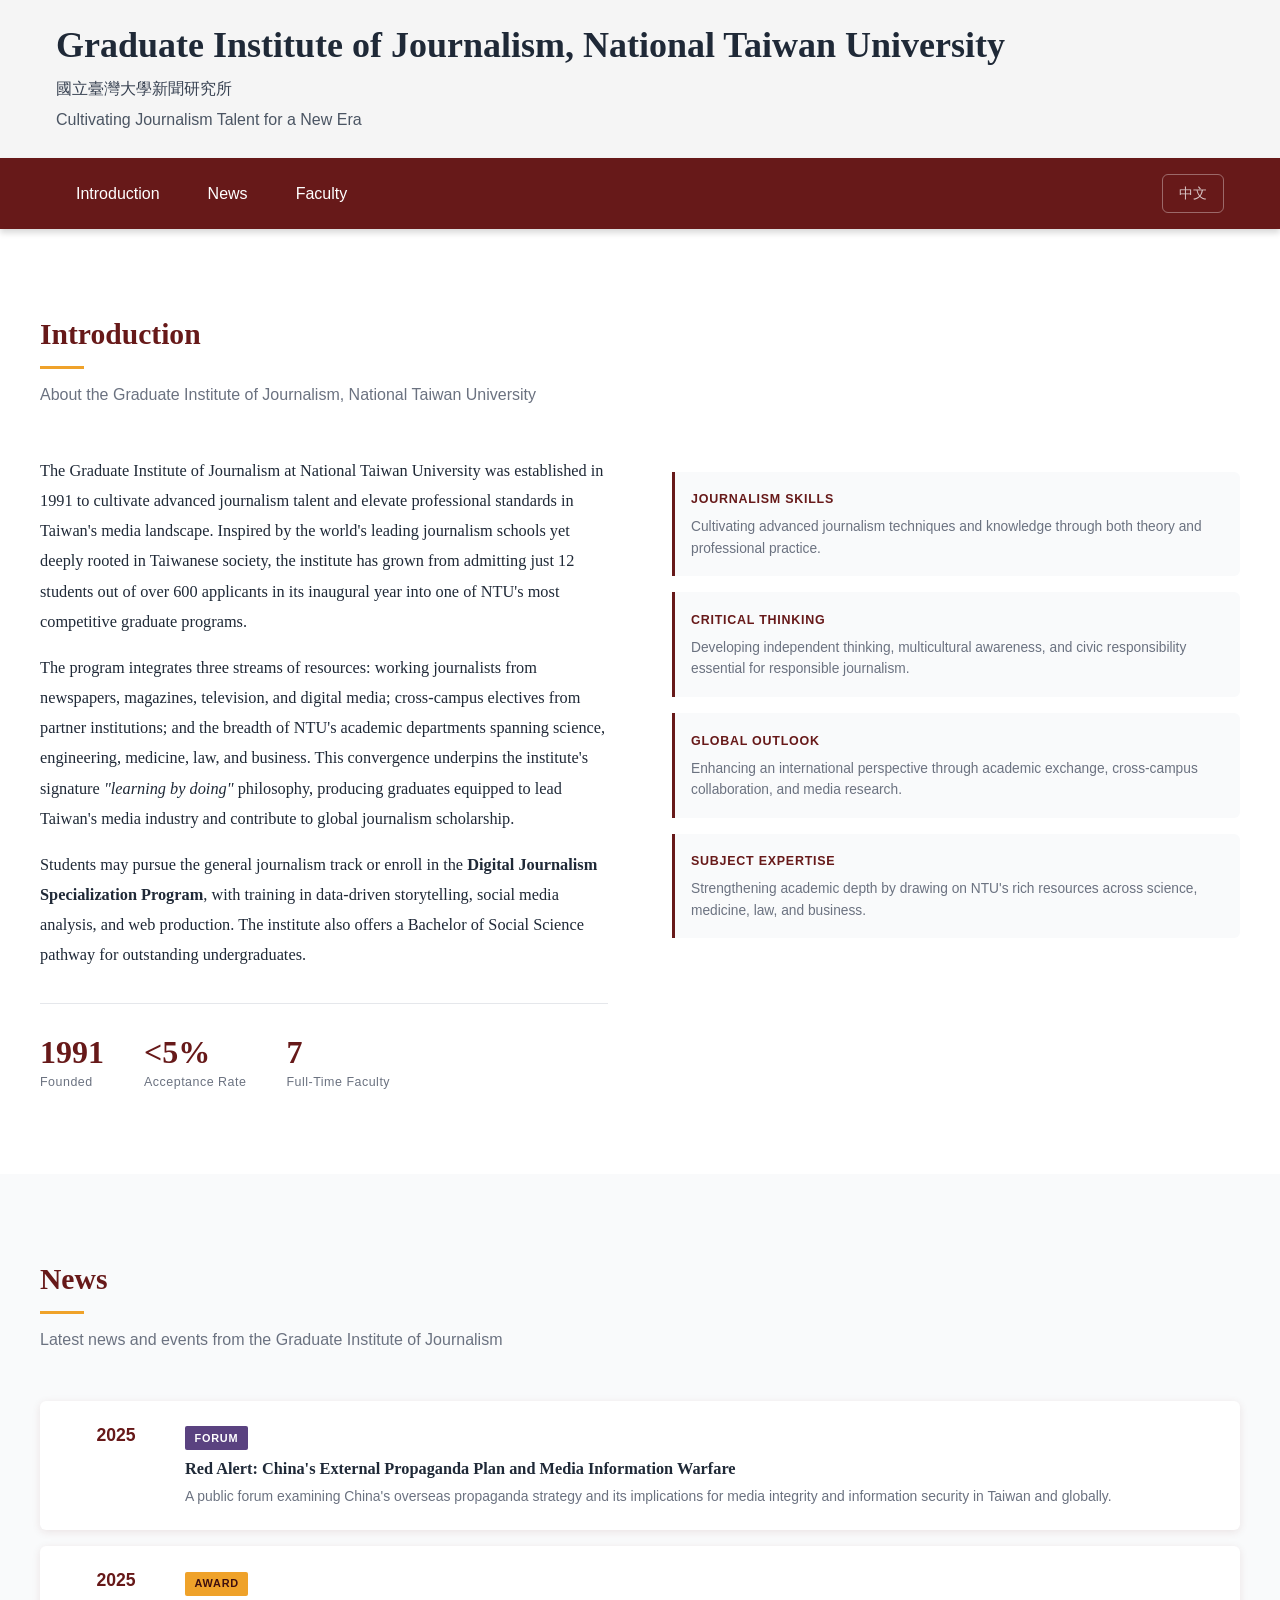
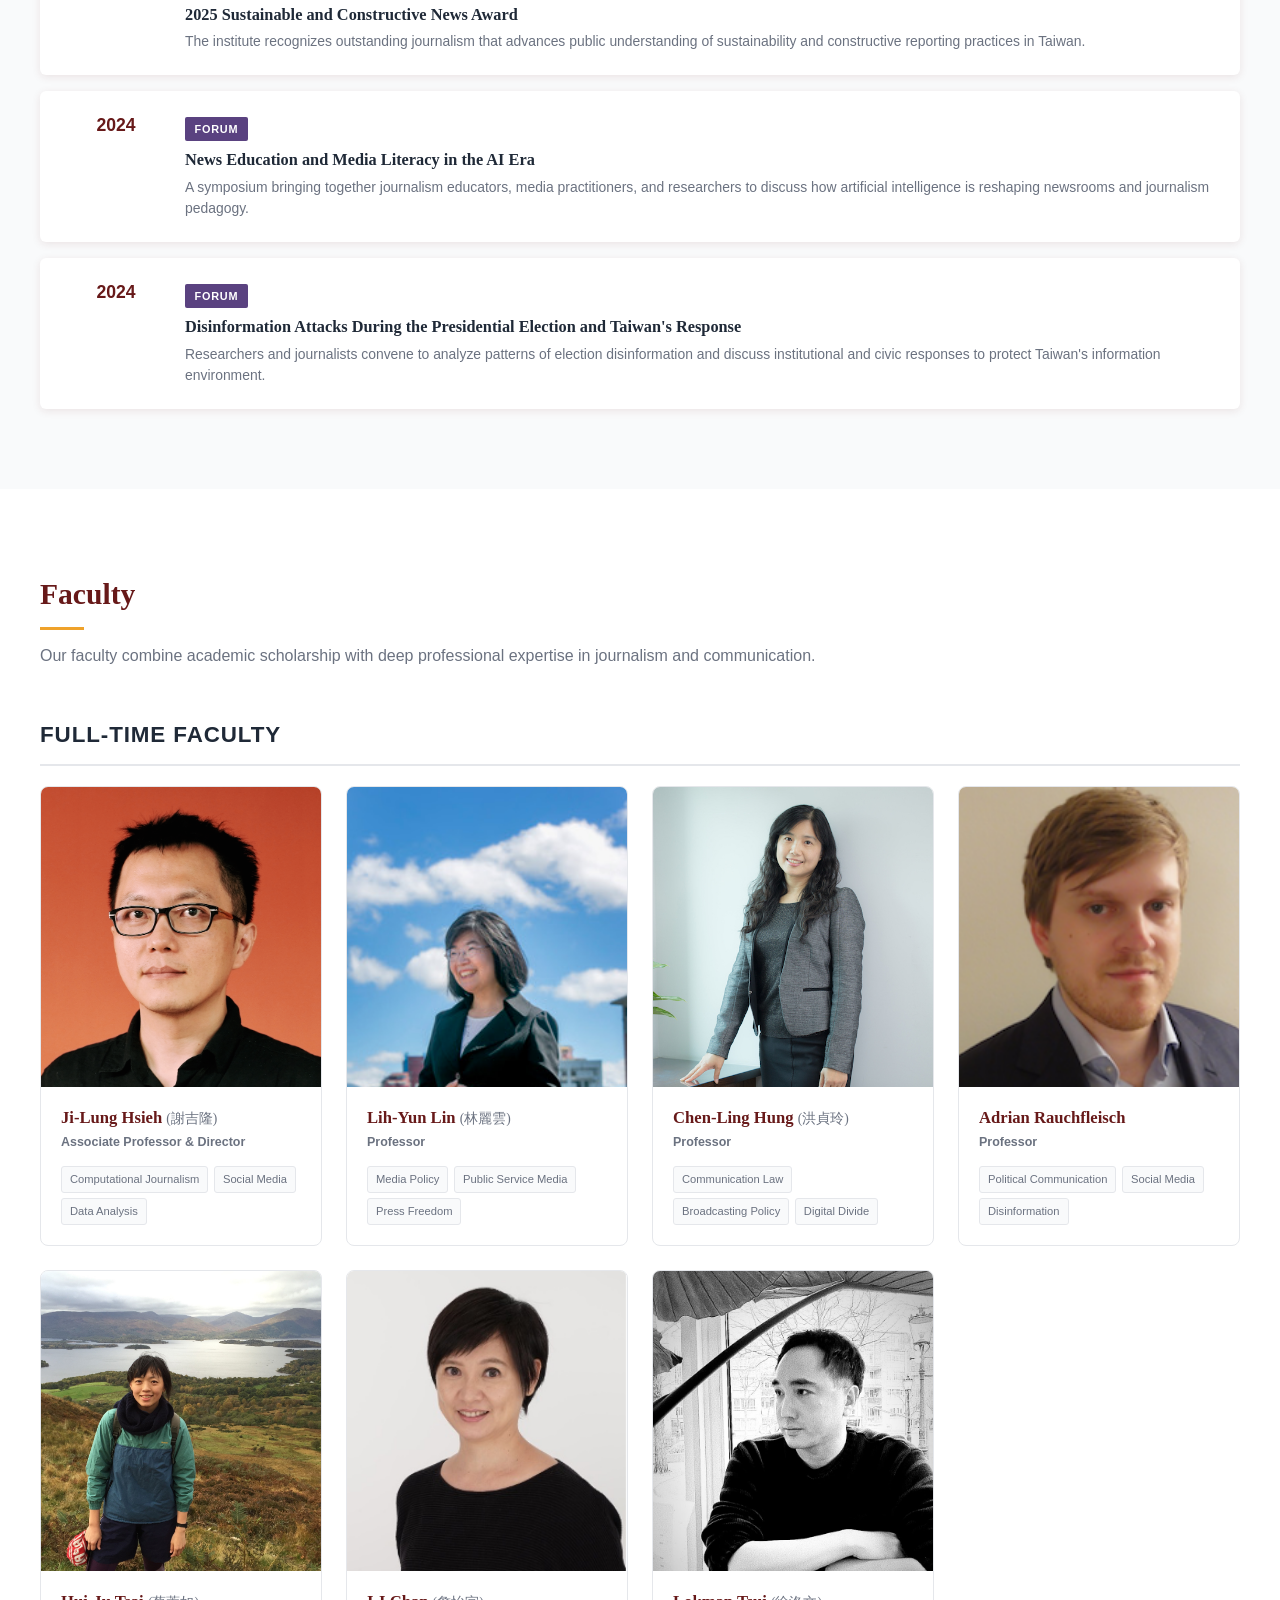
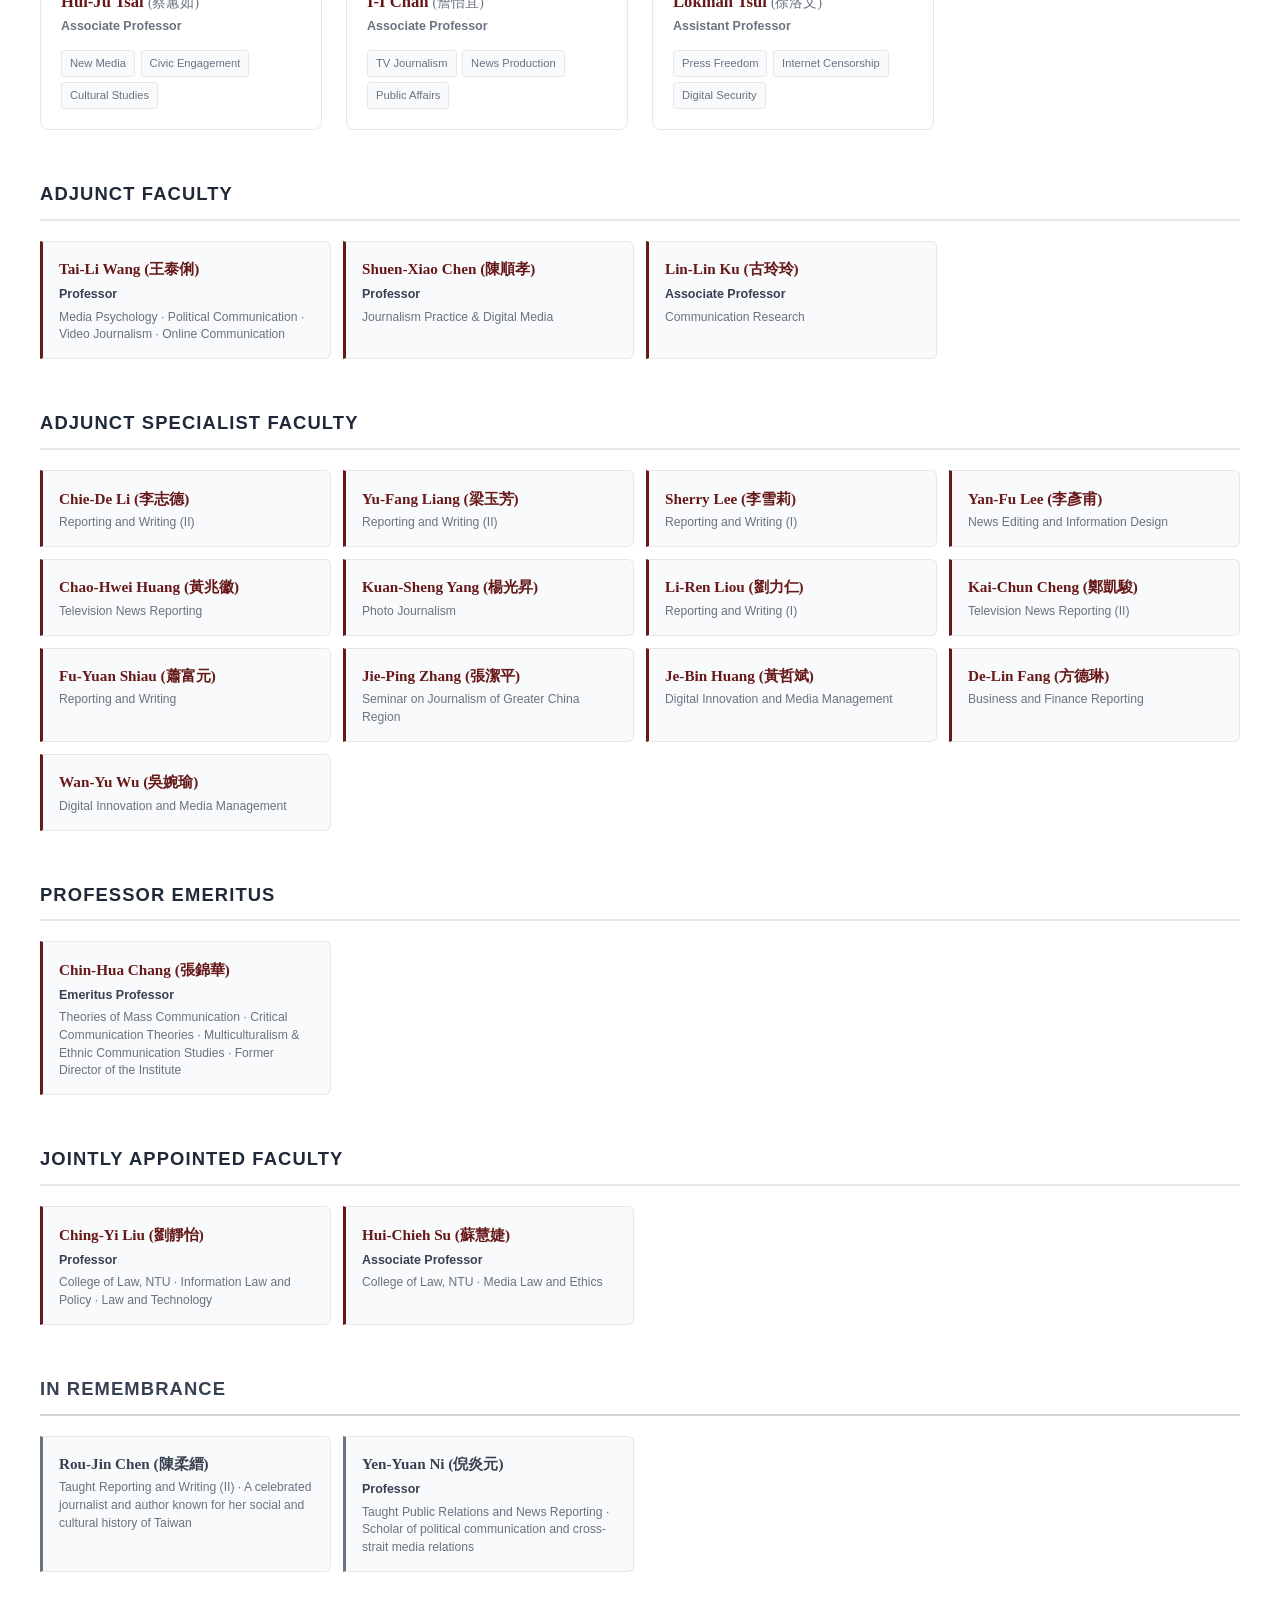
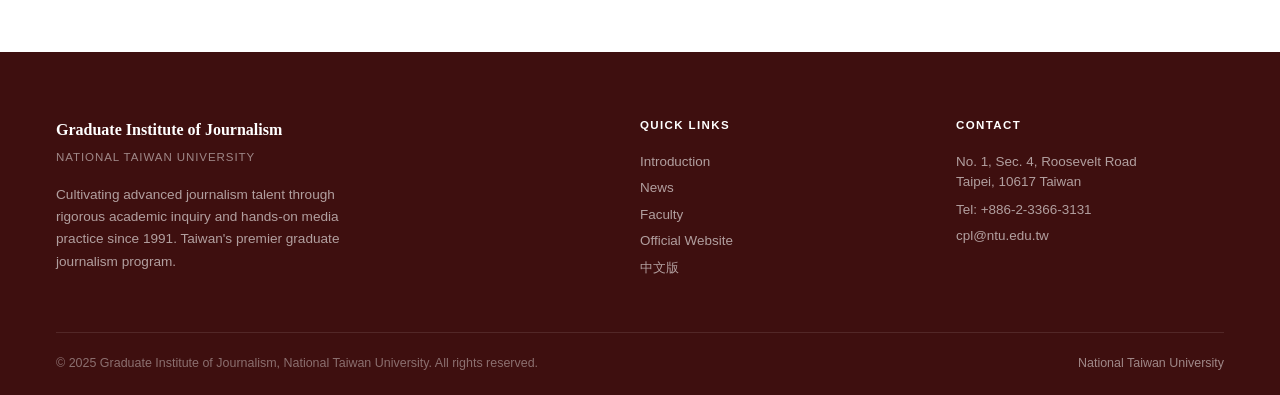
==== commit b57b6a62: "0507" ====
--- a/index.html
+++ b/index.html
@@ -33,15 +33,6 @@
       </ul>
     </div>
   </nav>
-
-  <!-- ===== HERO ===== -->
-  <div class="hero">
-    <div class="hero-inner">
-      <p class="hero-tag">Graduate Institute of Journalism · NTU · Est. 1991</p>
-      <h2>Cultivating Journalism Talent<br>for a New Era</h2>
-      <p class="hero-desc">Taiwan's premier advanced professional journalism program — combining rigorous academic inquiry with hands-on media practice since 1991.</p>
-    </div>
-  </div>
 
   <!-- ===== INTRODUCTION ===== -->
   <section id="introduction">
@@ -101,19 +92,7 @@
       </div>
       <div class="news-list">
 
-        <a class="news-card" href="https://webpageprodvm.ntu.edu.tw/Journalism/News_Content.aspx?n=35806&s=261174" target="_blank" rel="noopener">
-          <div class="news-meta">
-            <div class="news-date-day">18</div>
-            <div class="news-date-rest">Sep<br>2025</div>
-          </div>
-          <div class="news-content">
-            <span class="news-tag">Admissions</span>
-            <div class="news-title">2026 Entrance Examination and Admissions Brochure</div>
-            <div class="news-excerpt">Information and materials for the 2026 entrance examination are now available. Prospective students are directed to the NTU Academic Affairs admissions portal for full details.</div>
-          </div>
-        </a>
-
-        <a class="news-card" href="https://webpageprodvm.ntu.edu.tw/Journalism/News_Content.aspx?n=35807&s=46567" target="_blank" rel="noopener">
+        <div class="news-card">
           <div class="news-meta">
             <div class="news-date-year">2025</div>
           </div>
@@ -122,9 +101,9 @@
             <div class="news-title">Red Alert: China's External Propaganda Plan and Media Information Warfare</div>
             <div class="news-excerpt">A public forum examining China's overseas propaganda strategy and its implications for media integrity and information security in Taiwan and globally.</div>
           </div>
-        </a>
-
-        <a class="news-card" href="https://webpageprodvm.ntu.edu.tw/Journalism/Default.aspx" target="_blank" rel="noopener">
+        </div>
+
+        <div class="news-card">
           <div class="news-meta">
             <div class="news-date-year">2025</div>
           </div>
@@ -133,9 +112,9 @@
             <div class="news-title">2025 Sustainable and Constructive News Award</div>
             <div class="news-excerpt">The institute recognizes outstanding journalism that advances public understanding of sustainability and constructive reporting practices in Taiwan.</div>
           </div>
-        </a>
-
-        <a class="news-card" href="https://webpageprodvm.ntu.edu.tw/Journalism/Default.aspx" target="_blank" rel="noopener">
+        </div>
+
+        <div class="news-card">
           <div class="news-meta">
             <div class="news-date-year">2024</div>
           </div>
@@ -144,9 +123,9 @@
             <div class="news-title">News Education and Media Literacy in the AI Era</div>
             <div class="news-excerpt">A symposium bringing together journalism educators, media practitioners, and researchers to discuss how artificial intelligence is reshaping newsrooms and journalism pedagogy.</div>
           </div>
-        </a>
-
-        <a class="news-card" href="https://webpageprodvm.ntu.edu.tw/Journalism/Default.aspx" target="_blank" rel="noopener">
+        </div>
+
+        <div class="news-card">
           <div class="news-meta">
             <div class="news-date-year">2024</div>
           </div>
@@ -155,7 +134,7 @@
             <div class="news-title">Disinformation Attacks During the Presidential Election and Taiwan's Response</div>
             <div class="news-excerpt">Researchers and journalists convene to analyze patterns of election disinformation and discuss institutional and civic responses to protect Taiwan's information environment.</div>
           </div>
-        </a>
+        </div>
 
       </div>
     </div>
@@ -169,158 +148,238 @@
         <p class="section-desc">Our faculty combine academic scholarship with deep professional expertise in journalism and communication.</p>
       </div>
 
-      <div class="faculty-label">Full-Time Faculty</div>
-
+      <!-- ── Full-Time Faculty ── -->
+      <h3 class="faculty-section-heading heading-fulltime">Full-Time Faculty</h3>
       <div class="faculty-grid">
 
-        <!-- Ji-Lung Hsieh -->
-        <div class="faculty-card">
-          <div class="faculty-photo-wrap">
-            <img
-              class="faculty-photo"
-              src="https://webpageprod-ws.ntu.edu.tw/Download.ashx?u=LzAwMS9VcGxvYWQvMzY2L2NrZmlsZS82ZTNjOWJiMC00ZTFlLTQxZWUtOWUyYi03OGJlNGU5ODI1NTAucG5n"
-              alt="Ji-Lung Hsieh"
-              loading="lazy"
-              onerror="this.style.display='none'; this.nextElementSibling.style.display='flex';"
-            >
+        <div class="faculty-card">
+          <div class="faculty-photo-wrap">
+            <img class="faculty-photo" src="./image/jerryhsieh.png" alt="Ji-Lung Hsieh" loading="lazy" onerror="this.style.display='none';this.nextElementSibling.style.display='flex';">
             <div class="faculty-placeholder" style="display:none;">謝</div>
           </div>
           <div class="faculty-body">
-            <a href="faculty/ji-lung-hsieh.html" class="faculty-name">Ji-Lung Hsieh <span style="font-weight:400;font-size:0.85rem;color:var(--text-muted);">(謝吉隆)</span></a>
+            <a href="faculty/ji-lung-hsieh.html" class="faculty-name">Ji-Lung Hsieh <span style="font-weight:400;font-size:0.85rem;color:var(--text-500);">(謝吉隆)</span></a>
             <span class="faculty-badge">Associate Professor &amp; Director</span>
-            <div class="faculty-tags">
-              <span class="ftag">Computational Journalism</span>
-              <span class="ftag">Social Media</span>
-              <span class="ftag">Data Analysis</span>
-            </div>
-          </div>
-        </div>
-
-        <!-- Lih-Yun Lin -->
-        <div class="faculty-card">
-          <div class="faculty-photo-wrap">
-            <div class="faculty-placeholder">林</div>
-          </div>
-          <div class="faculty-body">
-            <a href="faculty/lih-yun-lin.html" class="faculty-name">Lih-Yun Lin <span style="font-weight:400;font-size:0.85rem;color:var(--text-muted);">(林麗雲)</span></a>
+            <div class="faculty-tags"><span class="ftag">Computational Journalism</span><span class="ftag">Social Media</span><span class="ftag">Data Analysis</span></div>
+          </div>
+        </div>
+
+        <div class="faculty-card">
+          <div class="faculty-photo-wrap">
+            <img class="faculty-photo" src="./image/lihyunlin.jpg" alt="Lih-Yun Lin" loading="lazy" onerror="this.style.display='none';this.nextElementSibling.style.display='flex';">
+            <div class="faculty-placeholder" style="display:none;">林</div>
+          </div>
+          <div class="faculty-body">
+            <a href="faculty/lih-yun-lin.html" class="faculty-name">Lih-Yun Lin <span style="font-weight:400;font-size:0.85rem;color:var(--text-500);">(林麗雲)</span></a>
             <span class="faculty-badge">Professor</span>
-            <div class="faculty-tags">
-              <span class="ftag">Media Policy</span>
-              <span class="ftag">Public Service Media</span>
-              <span class="ftag">Press Freedom</span>
-            </div>
-          </div>
-        </div>
-
-        <!-- Chen-Ling Hung -->
-        <div class="faculty-card">
-          <div class="faculty-photo-wrap">
-            <img
-              class="faculty-photo"
-              src="https://webpageprod-ws.ntu.edu.tw/Download.ashx?u=LzAwMS9VcGxvYWQvMzY2L2NrZmlsZS81MjM0YTlkYy0xYjMyLTQ1YTktODY4ZC1jZjlmMDNlY2Y3NWMuanBn&n=aHVuZy5qcGc%3d"
-              alt="Chen-Ling Hung"
-              loading="lazy"
-              onerror="this.style.display='none'; this.nextElementSibling.style.display='flex';"
-            >
+            <div class="faculty-tags"><span class="ftag">Media Policy</span><span class="ftag">Public Service Media</span><span class="ftag">Press Freedom</span></div>
+          </div>
+        </div>
+
+        <div class="faculty-card">
+          <div class="faculty-photo-wrap">
+            <img class="faculty-photo" src="./image/clhung.jpg" alt="Chen-Ling Hung" loading="lazy" onerror="this.style.display='none';this.nextElementSibling.style.display='flex';">
             <div class="faculty-placeholder" style="display:none;">洪</div>
           </div>
           <div class="faculty-body">
-            <a href="faculty/chen-ling-hung.html" class="faculty-name">Chen-Ling Hung <span style="font-weight:400;font-size:0.85rem;color:var(--text-muted);">(洪貞玲)</span></a>
+            <a href="faculty/chen-ling-hung.html" class="faculty-name">Chen-Ling Hung <span style="font-weight:400;font-size:0.85rem;color:var(--text-500);">(洪貞玲)</span></a>
             <span class="faculty-badge">Professor</span>
-            <div class="faculty-tags">
-              <span class="ftag">Communication Law</span>
-              <span class="ftag">Broadcasting Policy</span>
-              <span class="ftag">Digital Divide</span>
-            </div>
-          </div>
-        </div>
-
-        <!-- Adrian Rauchfleisch -->
-        <div class="faculty-card">
-          <div class="faculty-photo-wrap">
-            <img
-              class="faculty-photo"
-              src="https://webpageprod-ws.ntu.edu.tw/Download.ashx?u=LzAwMS9VcGxvYWQvMzY2L2NrZmlsZS81Yjg5MDZmZi0yZjA2LTQxMjUtOTRhMS0xZDg5NTZiYTUzMDUucG5n&n=QWRSYTIwMTgucG5n"
-              alt="Adrian Rauchfleisch"
-              loading="lazy"
-              onerror="this.style.display='none'; this.nextElementSibling.style.display='flex';"
-            >
+            <div class="faculty-tags"><span class="ftag">Communication Law</span><span class="ftag">Broadcasting Policy</span><span class="ftag">Digital Divide</span></div>
+          </div>
+        </div>
+
+        <div class="faculty-card">
+          <div class="faculty-photo-wrap">
+            <img class="faculty-photo" src="./image/RauchfleischA.png" alt="Adrian Rauchfleisch" loading="lazy" onerror="this.style.display='none';this.nextElementSibling.style.display='flex';">
             <div class="faculty-placeholder" style="display:none;">AR</div>
           </div>
           <div class="faculty-body">
             <a href="faculty/adrian-rauchfleisch.html" class="faculty-name">Adrian Rauchfleisch</a>
             <span class="faculty-badge">Professor</span>
-            <div class="faculty-tags">
-              <span class="ftag">Political Communication</span>
-              <span class="ftag">Social Media</span>
-              <span class="ftag">Disinformation</span>
-            </div>
-          </div>
-        </div>
-
-        <!-- Hui-Ju Tsai -->
-        <div class="faculty-card">
-          <div class="faculty-photo-wrap">
-            <img
-              class="faculty-photo"
-              src="https://webpageprod-ws.ntu.edu.tw/Download.ashx?u=LzAwMS9VcGxvYWQvMzY2L2NrZmlsZS9kOGY1NTdhOC1kYjM3LTQyMjAtOWY5Yy1hYjkzMThhZjQ4OWUuanBn&n=SU1HXzAzMzdfMi5qcGc%3d"
-              alt="Hui-Ju Tsai"
-              loading="lazy"
-              onerror="this.style.display='none'; this.nextElementSibling.style.display='flex';"
-            >
+            <div class="faculty-tags"><span class="ftag">Political Communication</span><span class="ftag">Social Media</span><span class="ftag">Disinformation</span></div>
+          </div>
+        </div>
+
+        <div class="faculty-card">
+          <div class="faculty-photo-wrap">
+            <img class="faculty-photo" src="./image/tsaihuiju.jpg" alt="Hui-Ju Tsai" loading="lazy" onerror="this.style.display='none';this.nextElementSibling.style.display='flex';">
             <div class="faculty-placeholder" style="display:none;">蔡</div>
           </div>
           <div class="faculty-body">
-            <a href="faculty/hui-ju-tsai.html" class="faculty-name">Hui-Ju Tsai <span style="font-weight:400;font-size:0.85rem;color:var(--text-muted);">(蔡蕙如)</span></a>
+            <a href="faculty/hui-ju-tsai.html" class="faculty-name">Hui-Ju Tsai <span style="font-weight:400;font-size:0.85rem;color:var(--text-500);">(蔡蕙如)</span></a>
             <span class="faculty-badge">Associate Professor</span>
-            <div class="faculty-tags">
-              <span class="ftag">New Media</span>
-              <span class="ftag">Civic Engagement</span>
-              <span class="ftag">Cultural Studies</span>
-            </div>
-          </div>
-        </div>
-
-        <!-- I-I Chan -->
-        <div class="faculty-card">
-          <div class="faculty-photo-wrap">
-            <div class="faculty-placeholder">詹</div>
-          </div>
-          <div class="faculty-body">
-            <a href="faculty/i-i-chan.html" class="faculty-name">I-I Chan <span style="font-weight:400;font-size:0.85rem;color:var(--text-muted);">(詹怡宜)</span></a>
+            <div class="faculty-tags"><span class="ftag">New Media</span><span class="ftag">Civic Engagement</span><span class="ftag">Cultural Studies</span></div>
+          </div>
+        </div>
+
+        <div class="faculty-card">
+          <div class="faculty-photo-wrap">
+            <img class="faculty-photo" src="./image/chanii311.png" alt="I-I Chan" loading="lazy" onerror="this.style.display='none';this.nextElementSibling.style.display='flex';">
+            <div class="faculty-placeholder" style="display:none;">詹</div>
+          </div>
+          <div class="faculty-body">
+            <a href="faculty/i-i-chan.html" class="faculty-name">I-I Chan <span style="font-weight:400;font-size:0.85rem;color:var(--text-500);">(詹怡宜)</span></a>
             <span class="faculty-badge">Associate Professor</span>
-            <div class="faculty-tags">
-              <span class="ftag">TV Journalism</span>
-              <span class="ftag">News Production</span>
-              <span class="ftag">Public Affairs</span>
-            </div>
-          </div>
-        </div>
-
-        <!-- Lokman Tsui -->
-        <div class="faculty-card">
-          <div class="faculty-photo-wrap">
-            <img
-              class="faculty-photo"
-              src="https://webpageprod-ws.ntu.edu.tw/Download.ashx?u=LzAwMS9VcGxvYWQvMzY2L2NrZmlsZS9kYmZkZWFkNS1iZTU5LTRlZDItYjZmOC02ZjZiNmYzMzEyMGYuanBn&n=bG9rbWFuLWZpdmV3YXlzLmpwZw%3d%3d"
-              alt="Lokman Tsui"
-              loading="lazy"
-              onerror="this.style.display='none'; this.nextElementSibling.style.display='flex';"
-            >
+            <div class="faculty-tags"><span class="ftag">TV Journalism</span><span class="ftag">News Production</span><span class="ftag">Public Affairs</span></div>
+          </div>
+        </div>
+
+        <div class="faculty-card">
+          <div class="faculty-photo-wrap">
+            <img class="faculty-photo" src="./image/lokmantsui.jpg" alt="Lokman Tsui" loading="lazy" onerror="this.style.display='none';this.nextElementSibling.style.display='flex';">
             <div class="faculty-placeholder" style="display:none;">徐</div>
           </div>
           <div class="faculty-body">
-            <a href="faculty/lokman-tsui.html" class="faculty-name">Lokman Tsui <span style="font-weight:400;font-size:0.85rem;color:var(--text-muted);">(徐洛文)</span></a>
+            <a href="faculty/lokman-tsui.html" class="faculty-name">Lokman Tsui <span style="font-weight:400;font-size:0.85rem;color:var(--text-500);">(徐洛文)</span></a>
             <span class="faculty-badge">Assistant Professor</span>
-            <div class="faculty-tags">
-              <span class="ftag">Press Freedom</span>
-              <span class="ftag">Internet Censorship</span>
-              <span class="ftag">Digital Security</span>
-            </div>
-          </div>
-        </div>
-
-      </div>
+            <div class="faculty-tags"><span class="ftag">Press Freedom</span><span class="ftag">Internet Censorship</span><span class="ftag">Digital Security</span></div>
+          </div>
+        </div>
+
+      </div>
+
+      <!-- ── Adjunct Faculty ── -->
+      <h3 class="faculty-section-heading">Adjunct Faculty</h3>
+      <div class="faculty-compact-grid">
+
+        <div class="faculty-compact-card">
+          <span class="faculty-compact-name">Tai-Li Wang (王泰俐)</span>
+          <div class="faculty-compact-title">Professor</div>
+          <div class="faculty-compact-sub">Media Psychology · Political Communication · Video Journalism · Online Communication</div>
+        </div>
+
+        <div class="faculty-compact-card">
+          <span class="faculty-compact-name">Shuen-Xiao Chen (陳順孝)</span>
+          <div class="faculty-compact-title">Professor</div>
+          <div class="faculty-compact-sub">Journalism Practice &amp; Digital Media</div>
+        </div>
+
+        <div class="faculty-compact-card">
+          <span class="faculty-compact-name">Lin-Lin Ku (古玲玲)</span>
+          <div class="faculty-compact-title">Associate Professor</div>
+          <div class="faculty-compact-sub">Communication Research</div>
+        </div>
+
+      </div>
+
+      <!-- ── Adjunct Specialist Faculty ── -->
+      <h3 class="faculty-section-heading">Adjunct Specialist Faculty</h3>
+      <div class="faculty-compact-grid">
+
+        <div class="faculty-compact-card">
+          <span class="faculty-compact-name">Chie-De Li (李志德)</span>
+          <div class="faculty-compact-sub">Reporting and Writing (II)</div>
+        </div>
+
+        <div class="faculty-compact-card">
+          <span class="faculty-compact-name">Yu-Fang Liang (梁玉芳)</span>
+          <div class="faculty-compact-sub">Reporting and Writing (II)</div>
+        </div>
+
+        <div class="faculty-compact-card">
+          <span class="faculty-compact-name">Sherry Lee (李雪莉)</span>
+          <div class="faculty-compact-sub">Reporting and Writing (I)</div>
+        </div>
+
+        <div class="faculty-compact-card">
+          <span class="faculty-compact-name">Yan-Fu Lee (李彥甫)</span>
+          <div class="faculty-compact-sub">News Editing and Information Design</div>
+        </div>
+
+        <div class="faculty-compact-card">
+          <span class="faculty-compact-name">Chao-Hwei Huang (黃兆徽)</span>
+          <div class="faculty-compact-sub">Television News Reporting</div>
+        </div>
+
+        <div class="faculty-compact-card">
+          <span class="faculty-compact-name">Kuan-Sheng Yang (楊光昇)</span>
+          <div class="faculty-compact-sub">Photo Journalism</div>
+        </div>
+
+        <div class="faculty-compact-card">
+          <span class="faculty-compact-name">Li-Ren Liou (劉力仁)</span>
+          <div class="faculty-compact-sub">Reporting and Writing (I)</div>
+        </div>
+
+        <div class="faculty-compact-card">
+          <span class="faculty-compact-name">Kai-Chun Cheng (鄭凱駿)</span>
+          <div class="faculty-compact-sub">Television News Reporting (II)</div>
+        </div>
+
+        <div class="faculty-compact-card">
+          <span class="faculty-compact-name">Fu-Yuan Shiau (蕭富元)</span>
+          <div class="faculty-compact-sub">Reporting and Writing</div>
+        </div>
+
+        <div class="faculty-compact-card">
+          <span class="faculty-compact-name">Jie-Ping Zhang (張潔平)</span>
+          <div class="faculty-compact-sub">Seminar on Journalism of Greater China Region</div>
+        </div>
+
+        <div class="faculty-compact-card">
+          <span class="faculty-compact-name">Je-Bin Huang (黃哲斌)</span>
+          <div class="faculty-compact-sub">Digital Innovation and Media Management</div>
+        </div>
+
+        <div class="faculty-compact-card">
+          <span class="faculty-compact-name">De-Lin Fang (方德琳)</span>
+          <div class="faculty-compact-sub">Business and Finance Reporting</div>
+        </div>
+
+        <div class="faculty-compact-card">
+          <span class="faculty-compact-name">Wan-Yu Wu (吳婉瑜)</span>
+          <div class="faculty-compact-sub">Digital Innovation and Media Management</div>
+        </div>
+
+      </div>
+
+      <!-- ── Professor Emeritus ── -->
+      <h3 class="faculty-section-heading">Professor Emeritus</h3>
+      <div class="faculty-compact-grid">
+
+        <div class="faculty-compact-card">
+          <span class="faculty-compact-name">Chin-Hua Chang (張錦華)</span>
+          <div class="faculty-compact-title">Emeritus Professor</div>
+          <div class="faculty-compact-sub">Theories of Mass Communication · Critical Communication Theories · Multiculturalism &amp; Ethnic Communication Studies · Former Director of the Institute</div>
+        </div>
+
+      </div>
+
+      <!-- ── Joint Appointment ── -->
+      <h3 class="faculty-section-heading">Jointly Appointed Faculty</h3>
+      <div class="faculty-compact-grid">
+
+        <div class="faculty-compact-card">
+          <span class="faculty-compact-name">Ching-Yi Liu (劉靜怡)</span>
+          <div class="faculty-compact-title">Professor</div>
+          <div class="faculty-compact-sub">College of Law, NTU · Information Law and Policy · Law and Technology</div>
+        </div>
+
+        <div class="faculty-compact-card">
+          <span class="faculty-compact-name">Hui-Chieh Su (蘇慧婕)</span>
+          <div class="faculty-compact-title">Associate Professor</div>
+          <div class="faculty-compact-sub">College of Law, NTU · Media Law and Ethics</div>
+        </div>
+
+      </div>
+
+      <!-- ── In Remembrance ── -->
+      <h3 class="faculty-section-heading heading-remembrance">In Remembrance</h3>
+      <div class="faculty-compact-grid">
+
+        <div class="faculty-compact-card card-remembrance">
+          <span class="faculty-compact-name">Rou-Jin Chen (陳柔縉)</span>
+          <div class="faculty-compact-sub">Taught Reporting and Writing (II) · A celebrated journalist and author known for her social and cultural history of Taiwan</div>
+        </div>
+
+        <div class="faculty-compact-card card-remembrance">
+          <span class="faculty-compact-name">Yen-Yuan Ni (倪炎元)</span>
+          <div class="faculty-compact-title">Professor</div>
+          <div class="faculty-compact-sub">Taught Public Relations and News Reporting · Scholar of political communication and cross-strait media relations</div>
+        </div>
+
+      </div>
+
     </div>
   </section>
 
--- a/css/style.css
+++ b/css/style.css
@@ -155,73 +155,6 @@
   background: rgba(255, 255, 255, 0.1);
 }
 
-
-/* ============================================================
-   HERO
-   ============================================================ */
-
-.hero {
-  background: linear-gradient(140deg, var(--maroon-dark) 0%, var(--maroon) 55%, #8b2020 100%);
-  color: white;
-  padding: 5rem 1rem 4rem;
-  position: relative;
-  overflow: hidden;
-}
-
-.hero::before {
-  content: '';
-  position: absolute;
-  top: -100px; right: -80px;
-  width: 500px; height: 500px;
-  border: 1px solid rgba(255,255,255,0.05);
-  border-radius: 50%;
-  pointer-events: none;
-}
-
-.hero::after {
-  content: '';
-  position: absolute;
-  bottom: -120px; left: -60px;
-  width: 380px; height: 380px;
-  border: 1px solid rgba(255,255,255,0.04);
-  border-radius: 50%;
-  pointer-events: none;
-}
-
-.hero-inner {
-  max-width: 1200px;
-  margin: 0 auto;
-  position: relative; z-index: 1;
-}
-
-.hero-tag {
-  font-family: -apple-system, sans-serif;
-  font-size: 0.72rem;
-  font-weight: 700;
-  letter-spacing: 0.18em;
-  text-transform: uppercase;
-  color: var(--gold);
-  margin-bottom: 1.1rem;
-}
-
-.hero h2 {
-  font-size: 2.5rem;
-  font-weight: 700;
-  line-height: 1.2;
-  margin-bottom: 1.25rem;
-  max-width: 580px;
-}
-
-.hero-desc {
-  font-size: 1.05rem;
-  opacity: 0.82;
-  max-width: 500px;
-  font-family: -apple-system, sans-serif;
-  font-weight: 300;
-  line-height: 1.65;
-}
-
-
 /* ============================================================
    SECTIONS — shared
    ============================================================ */
@@ -257,7 +190,6 @@
   font-size: 1rem;
   color: var(--text-500);
   margin-top: 0.8rem;
-  max-width: 640px;
   line-height: 1.6;
 }
 
@@ -284,8 +216,9 @@
 
 .intro-pillars {
   display: grid;
-  grid-template-columns: 1fr 1fr;
+  grid-template-columns: 1fr;
   gap: 1rem;
+  margin-top: 1rem;
 }
 
 .pillar {
@@ -479,7 +412,7 @@
 
 .faculty-photo-wrap {
   width: 100%;
-  height: 200px;
+  height: 300px;
   overflow: hidden;
   background: var(--bg-alt);
 }
@@ -664,7 +597,7 @@
 }
 
 .profile-photo-wrap {
-  width: 160px; height: 200px;
+  width: 160px; height: 300px;
   border-radius: 6px;
   overflow: hidden;
   border: 3px solid rgba(255,255,255,0.25);
@@ -829,6 +762,80 @@
   border: 1px solid var(--border);
   color: var(--text-500);
   margin: 0.25rem 0.25rem 0 0;
+}
+
+
+/* ============================================================
+   FACULTY — SECTION HEADINGS & COMPACT CARDS
+   ============================================================ */
+
+.faculty-section-heading {
+  font-family: -apple-system, BlinkMacSystemFont, 'Segoe UI', sans-serif;
+  font-size: 1.15rem;
+  font-weight: 700;
+  color: var(--text-900);
+  text-transform: uppercase;
+  letter-spacing: 0.06em;
+  margin: 3rem 0 1.25rem;
+  padding-bottom: 0.6rem;
+  border-bottom: 2px solid var(--border);
+}
+
+.faculty-section-heading.heading-fulltime {
+  font-size: 1.4rem;
+  letter-spacing: 0.04em;
+  margin-top: 0;
+}
+
+.faculty-section-heading.heading-remembrance {
+  color: var(--text-700);
+  border-bottom-color: #d1d5db;
+}
+
+.faculty-compact-grid {
+  display: grid;
+  grid-template-columns: repeat(auto-fill, minmax(240px, 1fr));
+  gap: 0.75rem;
+}
+
+.faculty-compact-card {
+  background: var(--bg-alt);
+  border: 1px solid var(--border);
+  border-left: 3px solid var(--maroon);
+  border-radius: 0 var(--radius) var(--radius) 0;
+  padding: 0.9rem 1rem;
+}
+
+.faculty-compact-card.card-remembrance {
+  border-left-color: var(--text-500);
+}
+
+.faculty-compact-name {
+  font-family: Georgia, 'Times New Roman', serif;
+  font-size: 0.95rem;
+  font-weight: 700;
+  color: var(--maroon);
+  display: block;
+  margin-bottom: 0.15rem;
+}
+
+.faculty-compact-card.card-remembrance .faculty-compact-name {
+  color: var(--text-700);
+}
+
+.faculty-compact-title {
+  font-family: -apple-system, sans-serif;
+  font-size: 0.78rem;
+  font-weight: 600;
+  color: var(--text-700);
+  margin-bottom: 0.2rem;
+}
+
+.faculty-compact-sub {
+  font-family: -apple-system, sans-serif;
+  font-size: 0.76rem;
+  color: var(--text-500);
+  line-height: 1.45;
 }
 
 
